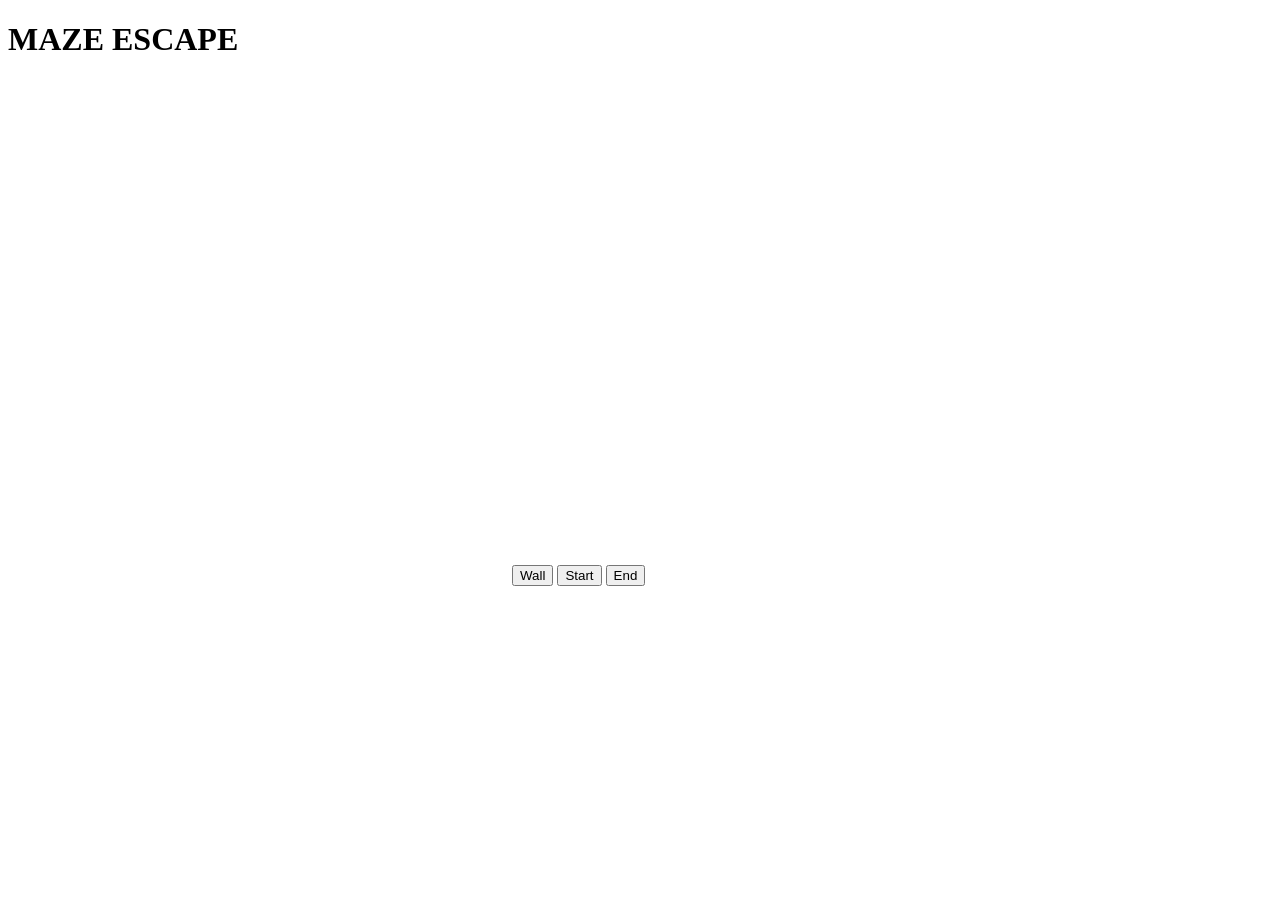
==== Maze Escape/maze.html @ 5053355c "Initial project structure" ====
<!DOCTYPE html>
<html lang="en">
<head>
    <meta charset="UTF-8">
    <meta name="viewport" content="width=device-width, initial-scale=1.0">
    <title>MAZE ESCAPE</title>
</head>
<body>
    <h1>MAZE ESCAPE</h1>
    <canvas id="mycanvas" width="500" height="500"></canvas>
    <script src="maze.js"></script>

    <button onclick="currState='wall'"> Wall</button>
    <button onclick="currState='start'"> Start</button>
    <button onclick="currState='end'"> End</button>

    <script >
        const canvas= document.getElementById('mycanvas');
        const pen=canvas.getContext("2d");

        makegrid();
        drawgrid(canvas,pen);

        canvas.addEventListener("click",function(e){
            handleCkick(e,canvas,pen);
        });
    </script>
</body>
</html>
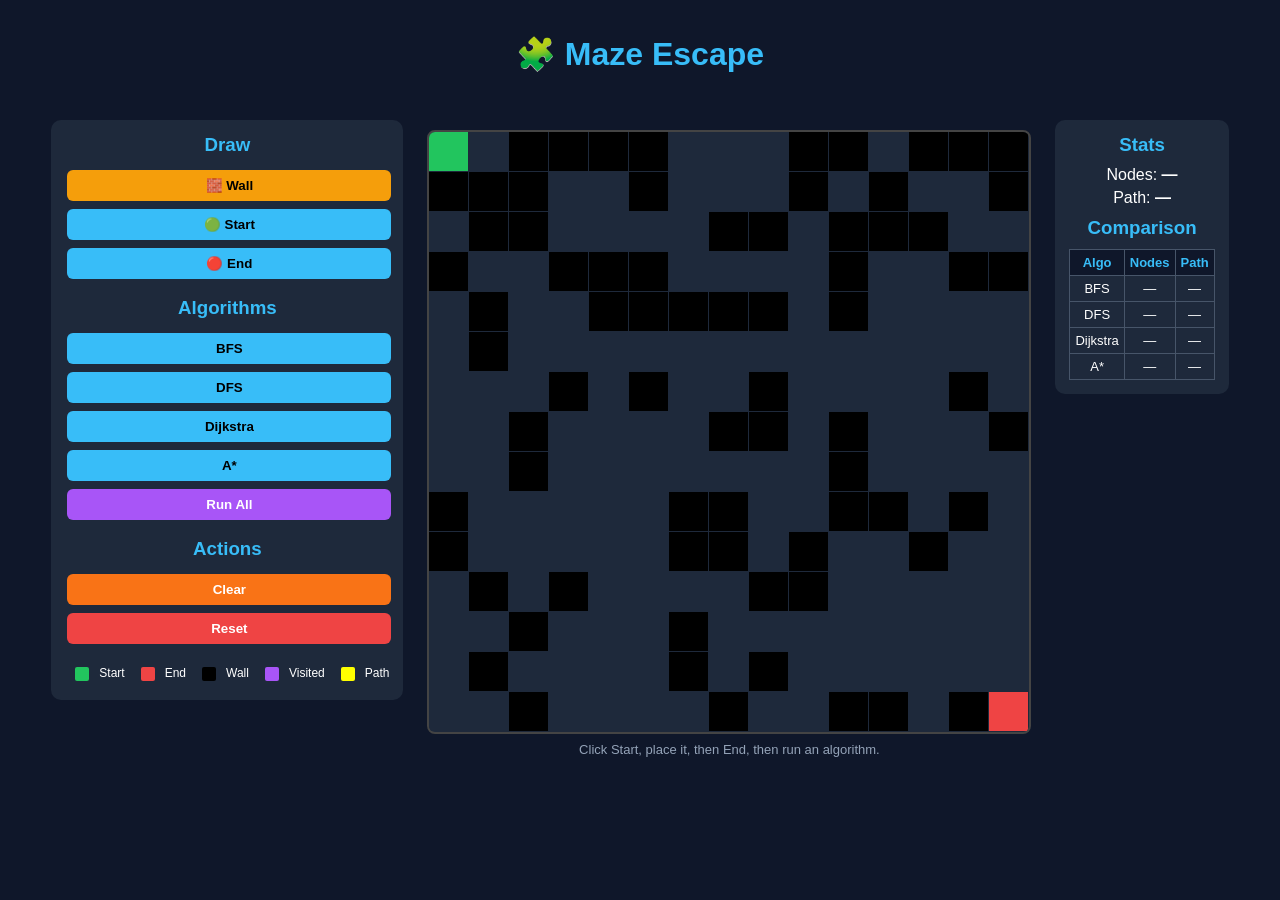
==== commit 28c6891a: "Updated Maze Escape - fixed algorithms, UI, animation" ====
--- a/Maze Escape/maze.html
+++ b/Maze Escape/maze.html
@@ -1,29 +1,88 @@
 <!DOCTYPE html>
 <html lang="en">
 <head>
-    <meta charset="UTF-8">
-    <meta name="viewport" content="width=device-width, initial-scale=1.0">
-    <title>MAZE ESCAPE</title>
+<meta charset="UTF-8">
+<title>Maze Escape</title>
+<link rel="stylesheet" href="maze.css">
+<style>
+  body { background:#0f172a; color:white; font-family:Arial; text-align:center; margin:0; padding:20px; }
+  h1   { color:#38bdf8; margin-bottom:12px; }
+  .container { display:flex; justify-content:center; align-items:flex-start; gap:24px; }
+  .panel { background:#1e293b; padding:14px; border-radius:10px; min-width:160px; }
+  .panel h3 { color:#38bdf8; margin:0 0 10px; }
+  button { background:#38bdf8; border:none; color:#000; padding:8px 12px; margin:4px 2px;
+           border-radius:6px; font-weight:bold; cursor:pointer; width:100%; }
+  button:hover { background:#0ea5e9; }
+  button.active { background:#f59e0b; }
+  canvas { border:3px solid #38bdf8; cursor:crosshair; display:block; }
+  table  { width:100%; border-collapse:collapse; margin-top:8px; font-size:13px; }
+  td,th  { border:1px solid #475569; padding:5px; text-align:center; }
+  th     { background:#0f172a; color:#38bdf8; }
+  #msg   { margin-top:8px; font-size:13px; color:#94a3b8; min-height:18px; }
+  .legend { display:flex; flex-wrap:wrap; gap:6px; margin-top:10px; font-size:12px; }
+  .lbox  { width:14px; height:14px; display:inline-block; border-radius:2px; vertical-align:middle; margin-right:3px; }
+</style>
 </head>
 <body>
-    <h1>MAZE ESCAPE</h1>
-    <canvas id="mycanvas" width="500" height="500"></canvas>
-    <script src="maze.js"></script>
 
-    <button onclick="currState='wall'"> Wall</button>
-    <button onclick="currState='start'"> Start</button>
-    <button onclick="currState='end'"> End</button>
+<h1>🧩 Maze Escape</h1>
 
-    <script >
-        const canvas= document.getElementById('mycanvas');
-        const pen=canvas.getContext("2d");
+<div class="container">
 
-        makegrid();
-        drawgrid(canvas,pen);
+  <!-- LEFT PANEL -->
+  <div class="panel">
+    <h3>Draw</h3>
+    <button id="btnWall"  onclick="setMode('wall')">🧱 Wall</button>
+    <button id="btnStart" onclick="setMode('start')">🟢 Start</button>
+    <button id="btnEnd"   onclick="setMode('end')">🔴 End</button>
 
-        canvas.addEventListener("click",function(e){
-            handleCkick(e,canvas,pen);
-        });
-    </script>
+    <h3 style="margin-top:14px">Algorithms</h3>
+    <button onclick="runAlgo('bfs')">BFS</button>
+    <button onclick="runAlgo('dfs')">DFS</button>
+    <button onclick="runAlgo('dijkstra')">Dijkstra</button>
+    <button onclick="runAlgo('astar')">A*</button>
+    <button onclick="runAll()" style="background:#a855f7;color:white">Run All</button>
+
+    <h3 style="margin-top:14px">Actions</h3>
+    <button onclick="clearVisited()" style="background:#f97316;color:white">Clear</button>
+    <button onclick="resetMaze()"    style="background:#ef4444;color:white">Reset</button>
+
+    <div class="legend" style="margin-top:14px">
+      <div><span class="lbox" style="background:#22c55e"></span>Start</div>
+      <div><span class="lbox" style="background:#ef4444"></span>End</div>
+      <div><span class="lbox" style="background:#000"></span>Wall</div>
+      <div><span class="lbox" style="background:#a855f7"></span>Visited</div>
+      <div><span class="lbox" style="background:#ffff00"></span>Path</div>
+    </div>
+  </div>
+
+  <!-- CANVAS -->
+  <div>
+    <canvas id="mycanvas" width="600" height="600"></canvas>
+    <div id="msg">Click Start, place it, then End, then run an algorithm.</div>
+  </div>
+
+  <!-- RIGHT PANEL -->
+  <div class="panel">
+    <h3>Stats</h3>
+    <p>Nodes: <strong id="nodesVisited">—</strong></p>
+    <p>Path:  <strong id="pathLength">—</strong></p>
+
+    <h3 style="margin-top:10px">Comparison</h3>
+    <table>
+      <tr><th>Algo</th><th>Nodes</th><th>Path</th></tr>
+      <tr><td>BFS</td>     <td id="bfsNodes">—</td><td id="bfsPath">—</td></tr>
+      <tr><td>DFS</td>     <td id="dfsNodes">—</td><td id="dfsPath">—</td></tr>
+      <tr><td>Dijkstra</td><td id="dijNodes">—</td><td id="dijPath">—</td></tr>
+      <tr><td>A*</td>      <td id="astarNodes">—</td><td id="astarPath">—</td></tr>
+    </table>
+  </div>
+
+</div>
+
+<!-- Single unified WASM module — all 4 algorithms inside -->
+<script src="cpp/maze_algos.js"></script>
+<script src="maze.js"></script>
+
 </body>
-</html>+</html>
--- a/Maze Escape/maze.css
+++ b/Maze Escape/maze.css
@@ -0,0 +1,423 @@
+* {
+    margin: 0;
+    padding: 0;
+    box-sizing: border-box;
+}
+
+body {
+    font-family: Arial, sans-serif;
+    background-color: #0f0f1a;
+    color: white;
+    min-height: 100vh;
+}
+
+header {
+    padding: 20px 40px;
+    background-color: #1e1e2f;
+    border-bottom: 1px solid #444;
+    display: flex;
+    align-items: center;
+    gap: 20px;
+}
+
+header a {
+    color: #aaa;
+    text-decoration: none;
+    font-size: 0.9rem;
+}
+
+header h1 {
+    font-size: 1.8rem;
+}
+
+main {
+    display: grid;
+    grid-template-columns: 220px 1fr 220px;
+    gap: 20px;
+    padding: 20px;
+    min-height: calc(100vh - 70px);
+    align-items: start;
+}
+
+/* ═══════════════════════
+   SECTIONS
+═══════════════════════ */
+
+body {
+    margin: 0;
+    font-family: 'Segoe UI', sans-serif;
+    background: #0f172a;
+    color: white;
+}
+
+/* ===== HEADER ===== */
+h1 {
+    text-align: center;
+    padding: 15px;
+    color: #38bdf8;
+}
+
+/* ===== MAIN LAYOUT ===== */
+.container {
+    display: flex;
+    justify-content: center;
+    align-items: flex-start;
+    gap: 20px;
+    padding: 20px;
+}
+
+/* ===== LEFT PANEL ===== */
+.controls {
+    background: #1e293b;
+    padding: 15px;
+    border-radius: 10px;
+    width: 180px;
+}
+
+.controls button {
+    width: 100%;
+    margin: 5px 0;
+}
+
+/* ===== CANVAS ===== */
+.canvas-container {
+    text-align: center;
+}
+
+canvas {
+    border: 3px solid #38bdf8;
+    background: #1e293b;
+}
+
+/* ===== RIGHT PANEL ===== */
+.dashboard {
+    background: #1e293b;
+    padding: 15px;
+    border-radius: 10px;
+    width: 220px;
+}
+
+/* ===== BUTTONS ===== */
+button {
+    background: #38bdf8;
+    border: none;
+    color: black;
+    padding: 8px;
+    border-radius: 6px;
+    cursor: pointer;
+}
+
+button:hover {
+    background: #0ea5e9;
+}
+
+/* ===== STATS ===== */
+.stat-box {
+    margin-bottom: 10px;
+    padding: 10px;
+    background: #334155;
+    border-radius: 6px;
+}
+
+/* MAIN LAYOUT */
+.container {
+    display: flex;
+    justify-content: center;
+    align-items: flex-start;
+    gap: 20px;
+}
+
+/* LEFT PANEL */
+.controls {
+    width: 180px;
+}
+
+/* CENTER CANVAS */
+.canvas-container {
+    text-align: center;
+}
+
+/* RIGHT PANEL */
+.dashboard {
+    width: 220px;
+}
+
+/* ===== TABLE ===== */
+table {
+    width: 100%;
+    border-collapse: collapse;
+}
+
+td, th {
+    border: 1px solid #475569;
+    padding: 5px;
+    text-align: center;
+}
+
+
+.controlSection,
+.canvasSection,
+.statsSection {
+    background-color: #1e1e2f;
+    border: 1px solid #333;
+    border-radius: 12px;
+    padding: 15px;
+}
+
+.controlSection h2,
+.canvasSection h2,
+.statsSection h2 {
+    font-size: 1.1rem;
+    color: #7986cb;
+    margin-bottom: 15px;
+}
+
+/* ═══════════════════════
+   TOOL GROUPS
+═══════════════════════ */
+.toolGroup {
+    margin-bottom: 20px;
+}
+
+.toolGroup h3 {
+    font-size: 0.85rem;
+    color: #aaa;
+    margin-bottom: 8px;
+}
+
+/* ═══════════════════════
+   TOOL BUTTONS
+═══════════════════════ */
+.toolBtn {
+    display: block;
+    width: 100%;
+    padding: 10px;
+    margin-bottom: 6px;
+    background-color: #0f0f1a;
+    color: white;
+    border: 2px solid #444;
+    border-radius: 8px;
+    cursor: pointer;
+    font-size: 0.9rem;
+    text-align: left;
+}
+
+.toolBtn:hover { background-color: #2a2a3f; }
+.toolBtn.active {
+    border-color: #7986cb;
+    background-color: #3949ab;
+}
+
+/* ═══════════════════════
+   ALGO BUTTONS
+═══════════════════════ */
+.algoBtn {
+    display: block;
+    width: 100%;
+    padding: 10px;
+    margin-bottom: 6px;
+    background-color: #0f0f1a;
+    color: white;
+    border: 2px solid #444;
+    border-radius: 8px;
+    cursor: pointer;
+    font-size: 0.9rem;
+}
+
+.algoBtn:hover { background-color: #2a2a3f; }
+.algoBtn.active {
+    border-color: #b12675;
+    background-color: #880e4f;
+}
+
+/* ═══════════════════════
+   SPEED SLIDER
+═══════════════════════ */
+#speedSlider {
+    width: 100%;
+    accent-color: #7986cb;
+    margin-bottom: 5px;
+}
+
+#speedLabel {
+    font-size: 0.8rem;
+    color: #aaa;
+}
+
+/* ═══════════════════════
+   ACTION BUTTONS
+═══════════════════════ */
+#runBtn {
+    display: block;
+    width: 100%;
+    padding: 12px;
+    background-color: #2e7d32;
+    color: white;
+    border: none;
+    border-radius: 8px;
+    cursor: pointer;
+    font-size: 1rem;
+    margin-bottom: 8px;
+}
+
+#runBtn:hover { background-color: #388e3c; }
+
+#clearBtn {
+    display: block;
+    width: 100%;
+    padding: 10px;
+    background-color: #e65100;
+    color: white;
+    border: none;
+    border-radius: 8px;
+    cursor: pointer;
+    font-size: 0.9rem;
+    margin-bottom: 8px;
+}
+
+#clearBtn:hover { background-color: #f4511e; }
+
+#resetBtn {
+    display: block;
+    width: 100%;
+    padding: 10px;
+    background-color: #c62828;
+    color: white;
+    border: none;
+    border-radius: 8px;
+    cursor: pointer;
+    font-size: 0.9rem;
+}
+
+#resetBtn:hover { background-color: #d32f2f; }
+
+/* ═══════════════════════
+   CANVAS
+═══════════════════════ */
+.canvasSection {
+    display: flex;
+    flex-direction: column;
+    align-items: center;
+}
+
+#mycanvas {
+    border: 2px solid #444;
+    border-radius: 8px;
+    cursor: crosshair;
+}
+
+#mazeMsg {
+    margin-top: 10px;
+    color: #aaa;
+    font-size: 0.85rem;
+}
+
+/* ═══════════════════════
+   STATS
+═══════════════════════ */
+.statBox {
+    background-color: #0f0f1a;
+    border: 1px solid #444;
+    border-radius: 8px;
+    padding: 15px;
+    margin-bottom: 15px;
+}
+
+.statBox h3 {
+    color: #7986cb;
+    font-size: 0.95rem;
+    margin-bottom: 10px;
+}
+
+.statBox p {
+    color: #aaa;
+    font-size: 0.85rem;
+    margin-bottom: 8px;
+    line-height: 1.6;
+}
+
+.statBox span {
+    color: white;
+    font-weight: bold;
+}
+
+/* ===== BODY ===== */
+body {
+    background: #0f172a;
+    color: #ffffff;
+    font-family: 'Segoe UI', sans-serif;
+    text-align: center;
+    margin: 0;
+    padding: 20px;
+}
+
+/* ===== TITLE ===== */
+h1 {
+    margin-bottom: 10px;
+    color: #38bdf8;
+}
+
+/* ===== CANVAS ===== */
+canvas {
+    border: 3px solid #38bdf8;
+    background: #1e293b;
+    margin-top: 10px;
+    cursor: pointer;
+}
+
+/* ===== BUTTONS ===== */
+button {
+    background: #38bdf8;
+    border: none;
+    color: black;
+    padding: 10px 14px;
+    margin: 5px;
+    border-radius: 6px;
+    font-weight: bold;
+    cursor: pointer;
+    transition: 0.2s;
+}
+
+button:hover {
+    background: #0ea5e9;
+}
+
+/* ===== CONTROL SECTION ===== */
+.controls {
+    margin: 10px 0;
+}
+
+/* ===== SPEED SLIDER ===== */
+input[type="range"] {
+    width: 200px;
+}
+
+/* ===== STATS ===== */
+p {
+    margin: 5px;
+    font-size: 16px;
+}
+
+/* ===== LEGEND ===== */
+.legend {
+    margin-top: 15px;
+}
+
+.legend span {
+    display: inline-block;
+    margin: 5px 10px;
+}
+
+.box {
+    display: inline-block;
+    width: 15px;
+    height: 15px;
+    margin-right: 5px;
+}
+
+/* COLORS */
+.start { background: #00ff00; }
+.end { background: #ff0000; }
+.wall { background: #2f2714; }
+.visited { background: #b12675; }
+.path { background: #ffff00; }
